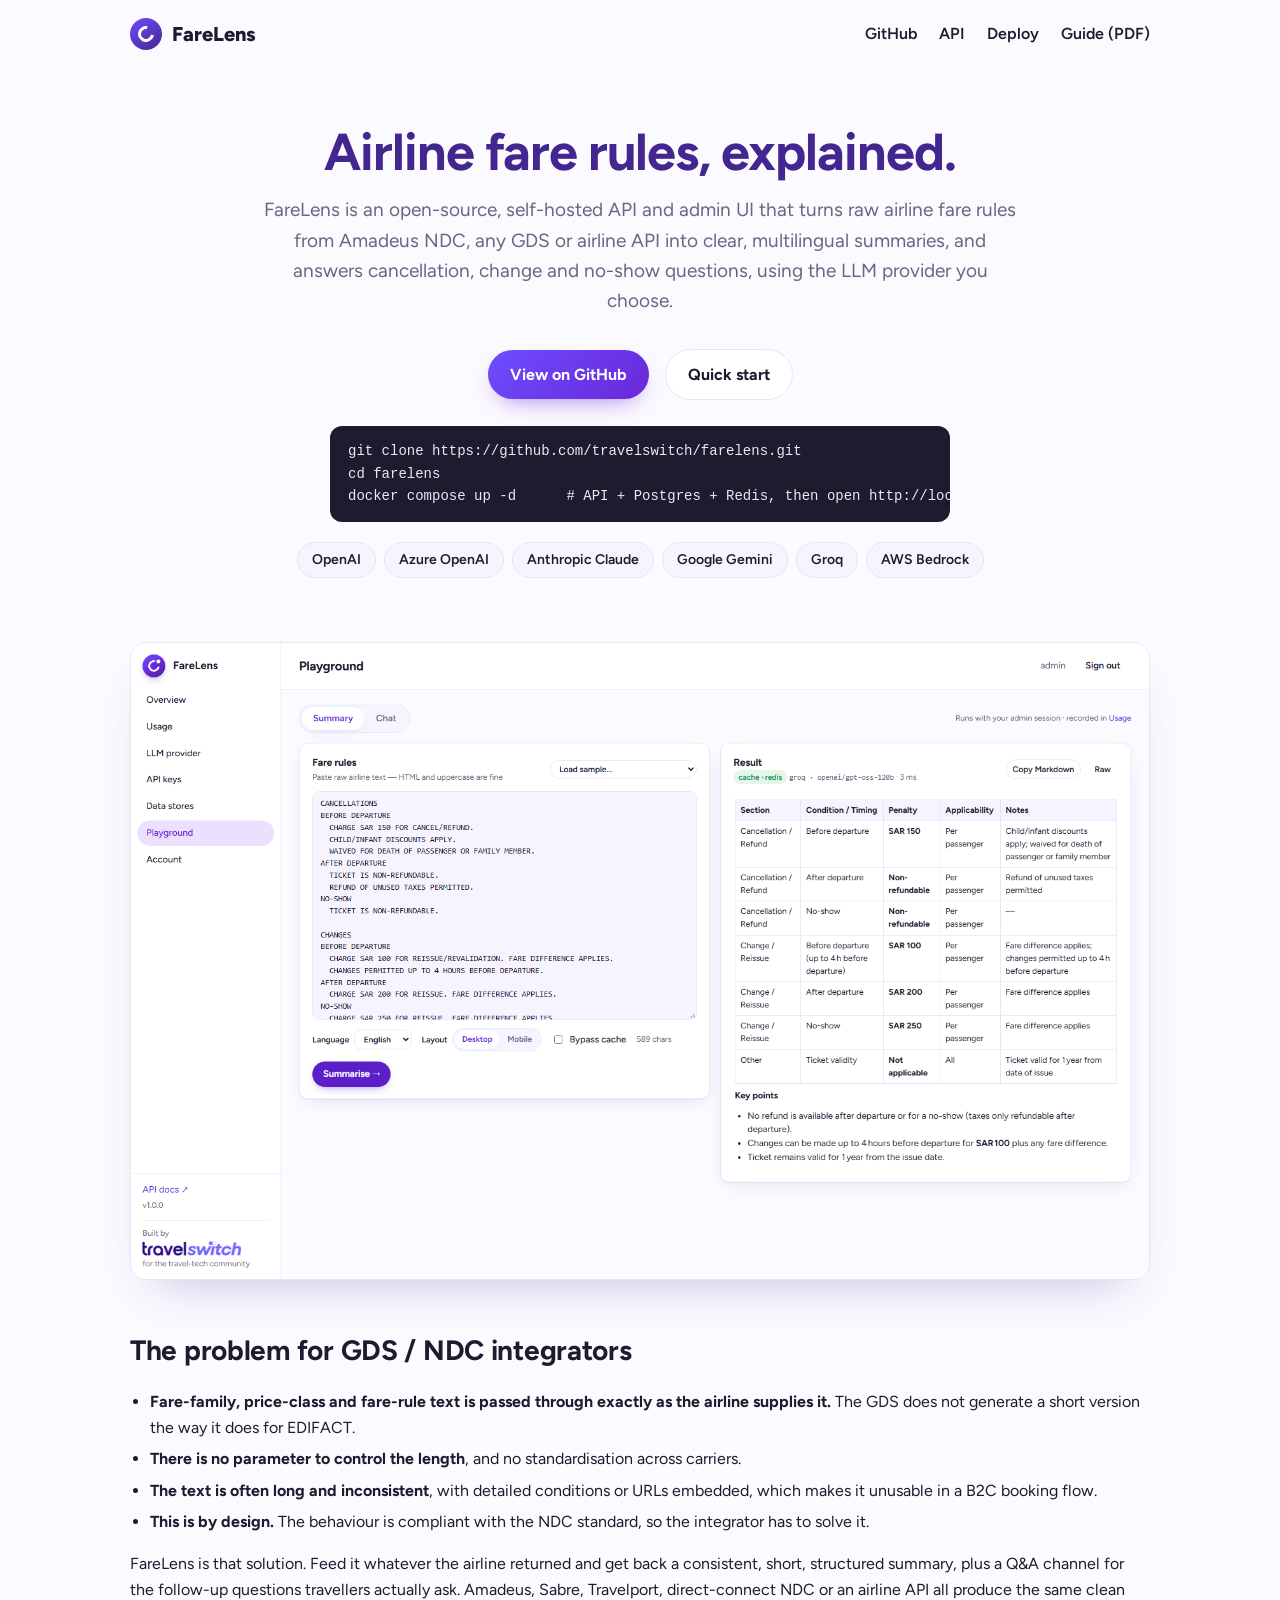
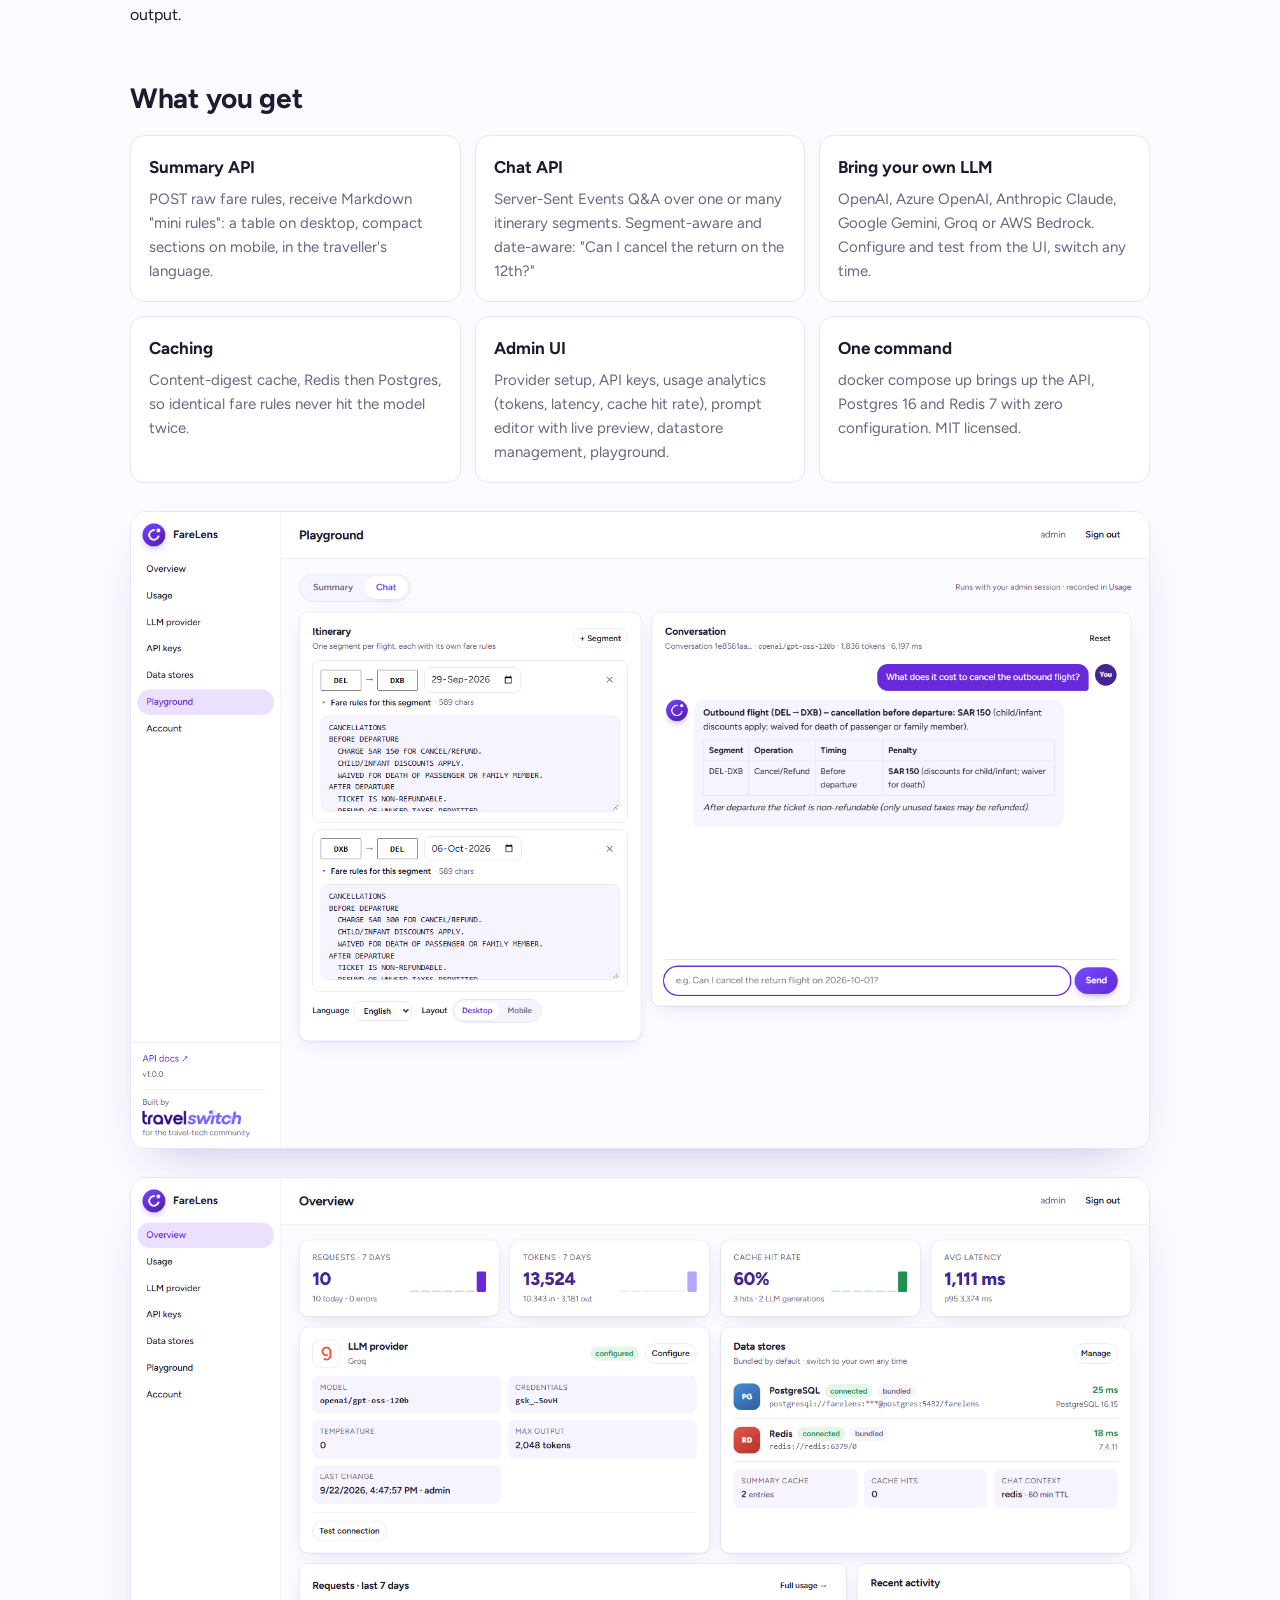
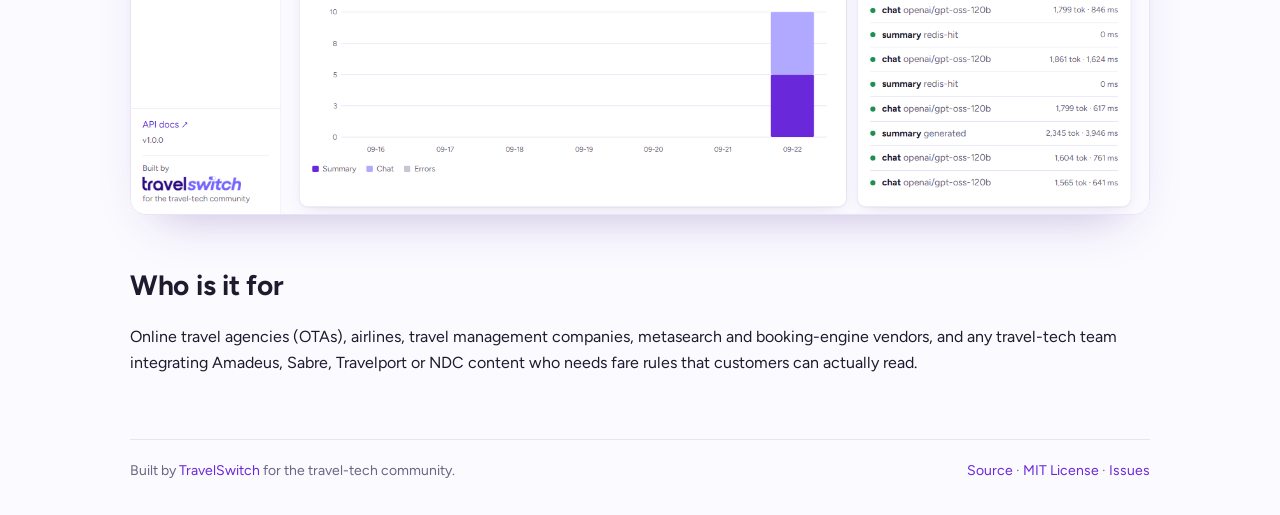
==== docs/index.html @ d13dde24 "docs: SEO landing page for GitHub Pages, meta tags, keyword-rich intro" ====
<!doctype html>
<html lang="en">
<head>
  <meta charset="utf-8" />
  <meta name="viewport" content="width=device-width, initial-scale=1" />
  <title>FareLens – Open-source airline fare rules summariser &amp; chat API (Amadeus NDC, GDS)</title>
  <meta name="description" content="FareLens is a free, open-source, self-hosted API and admin UI that turns raw airline fare rules (Amadeus NDC, GDS, EDIFACT, airline APIs) into traveller-friendly summaries and answers cancellation, change and no-show questions using your own LLM: OpenAI, Azure OpenAI, Anthropic Claude, Google Gemini, Groq or AWS Bedrock. One docker compose up." />
  <meta name="keywords" content="airline fare rules, fare rules API, fare rules summary, fare rules chat, NDC fare family description, Amadeus NDC, GDS, EDIFACT, ATPCO, cancellation penalty, change fee, no-show, refund rules, OTA, travel tech, travel technology, open source, self-hosted, LLM, FastAPI, OpenAI, Azure OpenAI, Anthropic Claude, Google Gemini, Groq, AWS Bedrock, docker compose, TravelSwitch" />
  <meta name="author" content="TravelSwitch" />
  <meta name="robots" content="index, follow, max-image-preview:large" />
  <link rel="canonical" href="https://travelswitch.github.io/farelens/" />
  <meta name="theme-color" content="#6928d9" />

  <!-- Open Graph / Facebook / LinkedIn -->
  <meta property="og:type" content="website" />
  <meta property="og:site_name" content="FareLens" />
  <meta property="og:title" content="FareLens – Airline fare rules, explained. Open-source fare-rules summariser &amp; chat API" />
  <meta property="og:description" content="Turn raw airline fare rules from Amadeus NDC or any GDS into clear, multilingual summaries and Q&amp;A with your own LLM. Self-hosted, MIT licensed, one command to run." />
  <meta property="og:url" content="https://travelswitch.github.io/farelens/" />
  <meta property="og:image" content="https://raw.githubusercontent.com/travelswitch/farelens/main/docs/screenshots/05-playground-summary.png" />
  <meta property="og:image:width" content="1600" />
  <meta property="og:image:height" content="1000" />
  <meta property="og:image:alt" content="FareLens playground showing a fare-rules summary table" />
  <meta property="og:locale" content="en_US" />

  <!-- Twitter / X -->
  <meta name="twitter:card" content="summary_large_image" />
  <meta name="twitter:title" content="FareLens – Open-source airline fare rules summariser &amp; chat API" />
  <meta name="twitter:description" content="Clear, multilingual fare-rule summaries and Q&amp;A from raw Amadeus NDC / GDS text, using OpenAI, Claude, Gemini, Groq, Azure or Bedrock. Self-hosted, MIT." />
  <meta name="twitter:image" content="https://raw.githubusercontent.com/travelswitch/farelens/main/docs/screenshots/05-playground-summary.png" />

  <link rel="icon" href="data:image/svg+xml,%3Csvg xmlns='http://www.w3.org/2000/svg' viewBox='0 0 32 32'%3E%3Cdefs%3E%3ClinearGradient id='g' x1='0' y1='0' x2='1' y2='1'%3E%3Cstop offset='0' stop-color='%236d4dff'/%3E%3Cstop offset='1' stop-color='%23442690'/%3E%3C/linearGradient%3E%3C/defs%3E%3Ccircle cx='16' cy='16' r='15' fill='url(%23g)'/%3E%3Ccircle cx='16' cy='16' r='7' fill='none' stroke='%23fff' stroke-width='3' stroke-dasharray='33 11' transform='rotate(-35 16 16)'/%3E%3Ccircle cx='23' cy='9' r='2.5' fill='%23fff'/%3E%3C/svg%3E" />
  <link rel="preconnect" href="https://fonts.googleapis.com" />
  <link rel="stylesheet" href="https://fonts.googleapis.com/css2?family=Figtree:wght@400;500;600;700;800&display=swap" />

  <script type="application/ld+json">
  {
    "@context": "https://schema.org",
    "@type": "SoftwareApplication",
    "name": "FareLens",
    "applicationCategory": "DeveloperApplication",
    "applicationSubCategory": "Travel technology / airline fare rules API",
    "operatingSystem": "Docker, Linux, Windows, macOS",
    "softwareVersion": "1.0.0",
    "license": "https://opensource.org/licenses/MIT",
    "isAccessibleForFree": true,
    "offers": { "@type": "Offer", "price": "0", "priceCurrency": "USD" },
    "url": "https://travelswitch.github.io/farelens/",
    "downloadUrl": "https://github.com/travelswitch/farelens",
    "codeRepository": "https://github.com/travelswitch/farelens",
    "programmingLanguage": "Python",
    "description": "Open-source, self-hosted API and admin UI that turns raw airline fare rules (Amadeus NDC, GDS, airline APIs) into traveller-friendly summaries and answers cancellation, change and no-show questions using the operator's own LLM (OpenAI, Azure OpenAI, Anthropic Claude, Google Gemini, Groq, AWS Bedrock).",
    "keywords": "airline fare rules, NDC, Amadeus, GDS, fare rules API, LLM, travel tech, open source",
    "author": { "@type": "Organization", "name": "TravelSwitch", "url": "https://travelswitch.com" },
    "publisher": { "@type": "Organization", "name": "TravelSwitch", "url": "https://travelswitch.com" },
    "screenshot": "https://raw.githubusercontent.com/travelswitch/farelens/main/docs/screenshots/05-playground-summary.png"
  }
  </script>

  <style>
    :root { --bg:#fbfaff; --surface:#fff; --surface-2:#f6f4ff; --border:#e8e3f5; --text:#1f1a2e; --muted:#6b6482; --primary:#6928d9; --accent:#6d4dff; --secondary:#442690; }
    * { box-sizing:border-box } html,body { margin:0 }
    body { font-family:"Figtree",system-ui,sans-serif; color:var(--text); background:var(--bg); line-height:1.6; font-size:16px }
    a { color:var(--primary); text-decoration:none } a:hover { text-decoration:underline }
    .wrap { max-width:1060px; margin:0 auto; padding:0 20px }
    header { padding:18px 0; display:flex; justify-content:space-between; align-items:center; gap:12px }
    .brand { display:flex; align-items:center; gap:10px; font-weight:800; font-size:20px; color:var(--text) }
    .mark { width:32px; height:32px; border-radius:50%; background:linear-gradient(145deg,var(--accent),var(--secondary)); position:relative }
    .mark::before { content:""; position:absolute; inset:8px; border-radius:50%; border:3px solid #fff; border-right-color:transparent; transform:rotate(-35deg) }
    nav a { margin-left:18px; font-weight:600; color:var(--text) }
    .hero { padding:56px 0 36px; text-align:center }
    .hero h1 { font-size:clamp(32px,5vw,52px); line-height:1.1; margin:0 0 14px; letter-spacing:-.02em; color:var(--secondary) }
    .hero p.lead { font-size:19px; color:var(--muted); max-width:760px; margin:0 auto 26px }
    .btn { display:inline-block; padding:12px 22px; border-radius:999px; font-weight:700; margin:6px }
    .btn-primary { background:linear-gradient(135deg,var(--accent),var(--primary)); color:#fff; box-shadow:0 10px 24px -12px rgba(105,40,217,.7) }
    .btn-ghost { border:1.5px solid var(--border); color:var(--text); background:var(--surface) }
    pre { background:#1f1a2e; color:#ece8f6; border-radius:12px; padding:14px 18px; overflow:auto; text-align:left; font-size:14px; max-width:620px; margin:20px auto }
    .shot { display:block; width:100%; border:1px solid var(--border); border-radius:16px; box-shadow:0 24px 48px -28px rgba(68,38,144,.35); margin:28px 0 }
    h2 { font-size:28px; margin:48px 0 14px; letter-spacing:-.01em }
    .grid { display:grid; grid-template-columns:repeat(auto-fit,minmax(260px,1fr)); gap:14px }
    .card { background:var(--surface); border:1px solid var(--border); border-radius:14px; padding:18px }
    .card h3 { margin:0 0 6px; font-size:17px } .card p { margin:0; color:var(--muted); font-size:15px }
    .providers { display:flex; flex-wrap:wrap; gap:8px; justify-content:center; margin-top:10px }
    .chip { background:var(--surface-2); border:1px solid var(--border); border-radius:999px; padding:6px 14px; font-weight:600; font-size:14px }
    ul.plain { padding-left:20px; color:var(--text) } ul.plain li { margin-bottom:6px }
    footer { margin:64px 0 32px; padding-top:20px; border-top:1px solid var(--border); color:var(--muted); font-size:14px; display:flex; flex-wrap:wrap; justify-content:space-between; gap:10px }
    @media (max-width:640px){ nav a{margin-left:12px} .hero{padding:36px 0 24px} }
  </style>
</head>
<body>
  <div class="wrap">
    <header>
      <a class="brand" href="./"><span class="mark" aria-hidden="true"></span>FareLens</a>
      <nav>
        <a href="https://github.com/travelswitch/farelens">GitHub</a>
        <a href="https://github.com/travelswitch/farelens#api">API</a>
        <a href="https://github.com/travelswitch/farelens/blob/main/docs/deployment.md">Deploy</a>
        <a href="https://github.com/travelswitch/farelens/raw/main/docs/FareLens.pdf">Guide (PDF)</a>
      </nav>
    </header>

    <section class="hero">
      <h1>Airline fare rules, explained.</h1>
      <p class="lead">FareLens is an open-source, self-hosted API and admin UI that turns raw airline fare rules from Amadeus NDC, any GDS or airline API into clear, multilingual summaries, and answers cancellation, change and no-show questions, using the LLM provider you choose.</p>
      <a class="btn btn-primary" href="https://github.com/travelswitch/farelens">View on GitHub</a>
      <a class="btn btn-ghost" href="https://github.com/travelswitch/farelens#quick-start">Quick start</a>
      <pre><code>git clone https://github.com/travelswitch/farelens.git
cd farelens
docker compose up -d      # API + Postgres + Redis, then open http://localhost:8000</code></pre>
      <div class="providers">
        <span class="chip">OpenAI</span><span class="chip">Azure OpenAI</span><span class="chip">Anthropic Claude</span><span class="chip">Google Gemini</span><span class="chip">Groq</span><span class="chip">AWS Bedrock</span>
      </div>
    </section>

    <img class="shot" src="screenshots/05-playground-summary.png" alt="FareLens playground: raw airline fare rules on the left, generated summary table with cancellation, change and no-show penalties on the right" loading="eager" />

    <h2>The problem for GDS / NDC integrators</h2>
    <ul class="plain">
      <li><strong>Fare-family, price-class and fare-rule text is passed through exactly as the airline supplies it.</strong> The GDS does not generate a short version the way it does for EDIFACT.</li>
      <li><strong>There is no parameter to control the length</strong>, and no standardisation across carriers.</li>
      <li><strong>The text is often long and inconsistent</strong>, with detailed conditions or URLs embedded, which makes it unusable in a B2C booking flow.</li>
      <li><strong>This is by design.</strong> The behaviour is compliant with the NDC standard, so the integrator has to solve it.</li>
    </ul>
    <p>FareLens is that solution. Feed it whatever the airline returned and get back a consistent, short, structured summary, plus a Q&amp;A channel for the follow-up questions travellers actually ask. Amadeus, Sabre, Travelport, direct-connect NDC or an airline API all produce the same clean output.</p>

    <h2>What you get</h2>
    <div class="grid">
      <div class="card"><h3>Summary API</h3><p>POST raw fare rules, receive Markdown "mini rules": a table on desktop, compact sections on mobile, in the traveller's language.</p></div>
      <div class="card"><h3>Chat API</h3><p>Server-Sent Events Q&amp;A over one or many itinerary segments. Segment-aware and date-aware: "Can I cancel the return on the 12th?"</p></div>
      <div class="card"><h3>Bring your own LLM</h3><p>OpenAI, Azure OpenAI, Anthropic Claude, Google Gemini, Groq or AWS Bedrock. Configure and test from the UI, switch any time.</p></div>
      <div class="card"><h3>Caching</h3><p>Content-digest cache, Redis then Postgres, so identical fare rules never hit the model twice.</p></div>
      <div class="card"><h3>Admin UI</h3><p>Provider setup, API keys, usage analytics (tokens, latency, cache hit rate), prompt editor with live preview, datastore management, playground.</p></div>
      <div class="card"><h3>One command</h3><p>docker compose up brings up the API, Postgres 16 and Redis 7 with zero configuration. MIT licensed.</p></div>
    </div>

    <img class="shot" src="screenshots/06-playground-chat.png" alt="FareLens chat: multi-segment itinerary with streaming answers about cancellation fees per flight" loading="lazy" />
    <img class="shot" src="screenshots/02-overview.png" alt="FareLens admin overview dashboard with usage tiles, LLM provider status and datastore health" loading="lazy" />

    <h2>Who is it for</h2>
    <p>Online travel agencies (OTAs), airlines, travel management companies, metasearch and booking-engine vendors, and any travel-tech team integrating Amadeus, Sabre, Travelport or NDC content who needs fare rules that customers can actually read.</p>

    <footer>
      <span>Built by <a href="https://travelswitch.com">TravelSwitch</a> for the travel-tech community.</span>
      <span><a href="https://github.com/travelswitch/farelens">Source</a> · <a href="https://github.com/travelswitch/farelens/blob/main/LICENSE">MIT License</a> · <a href="https://github.com/travelswitch/farelens/issues">Issues</a></span>
    </footer>
  </div>
</body>
</html>
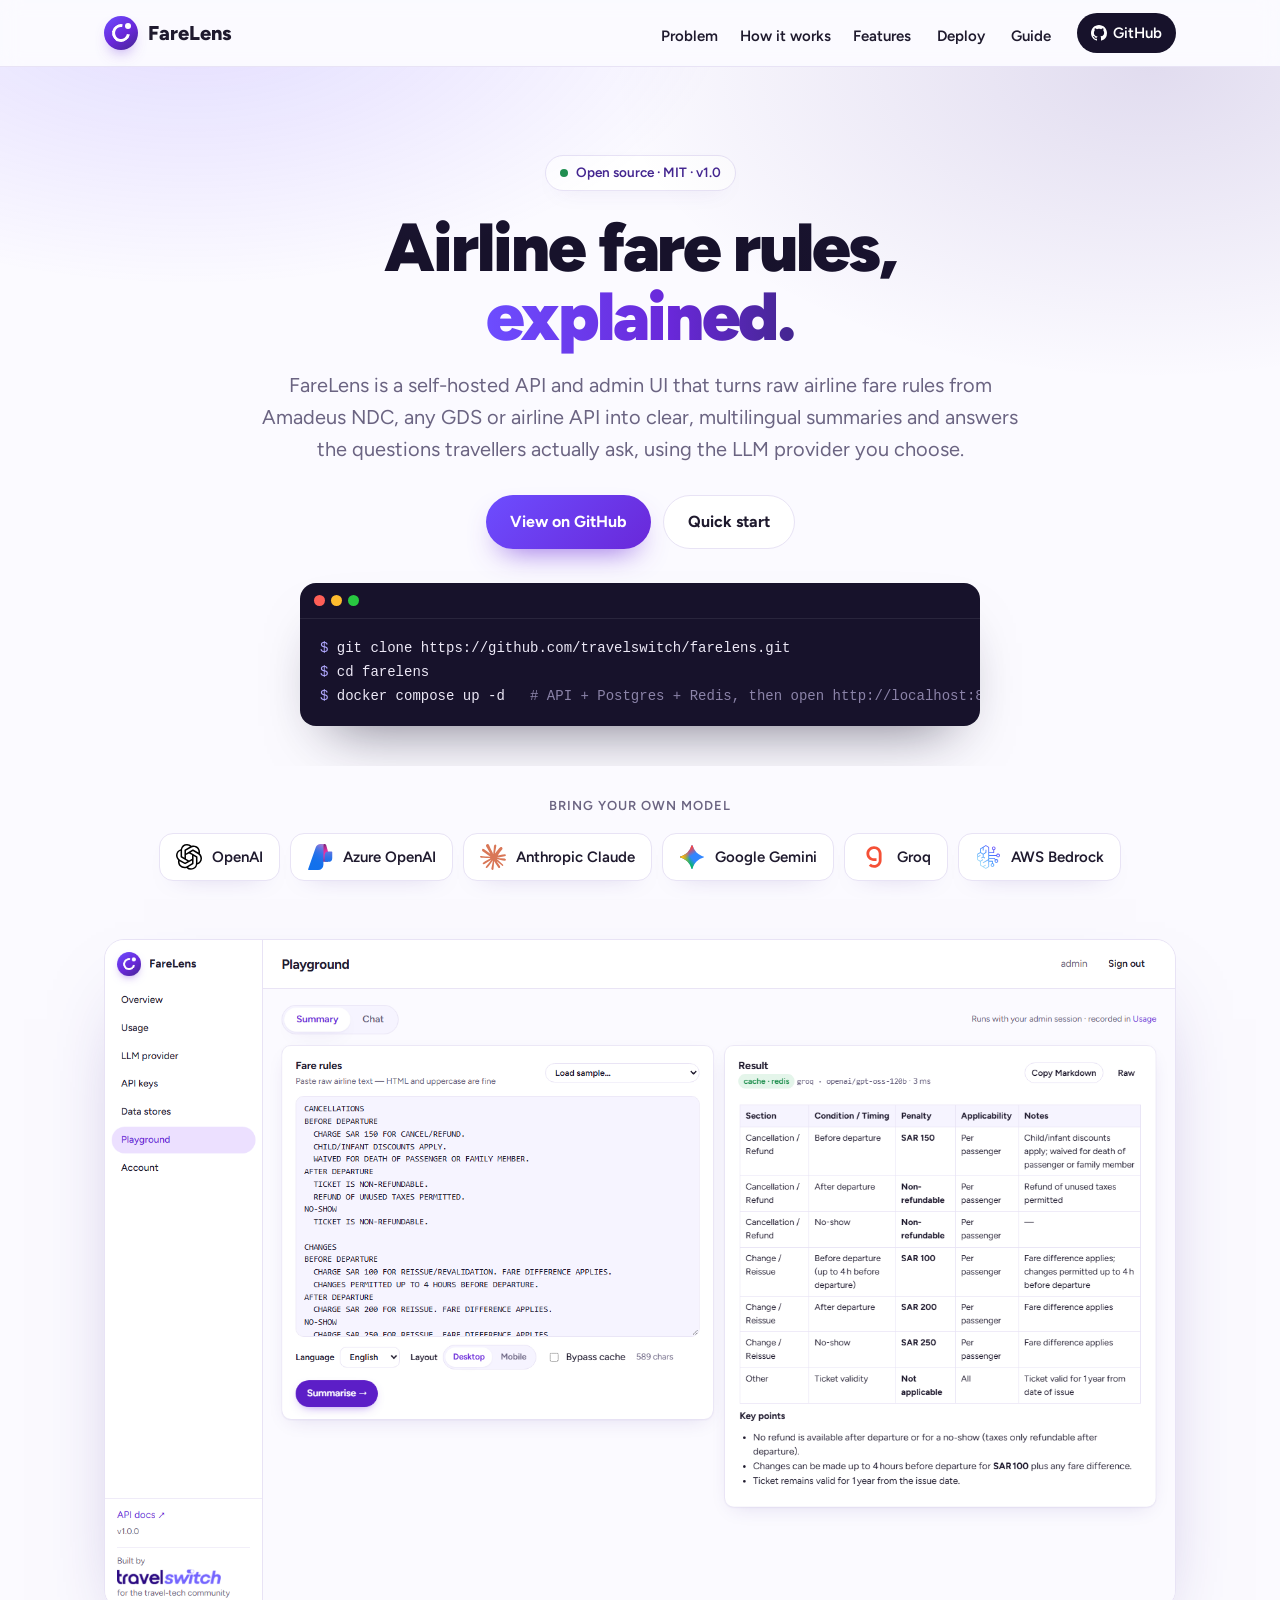
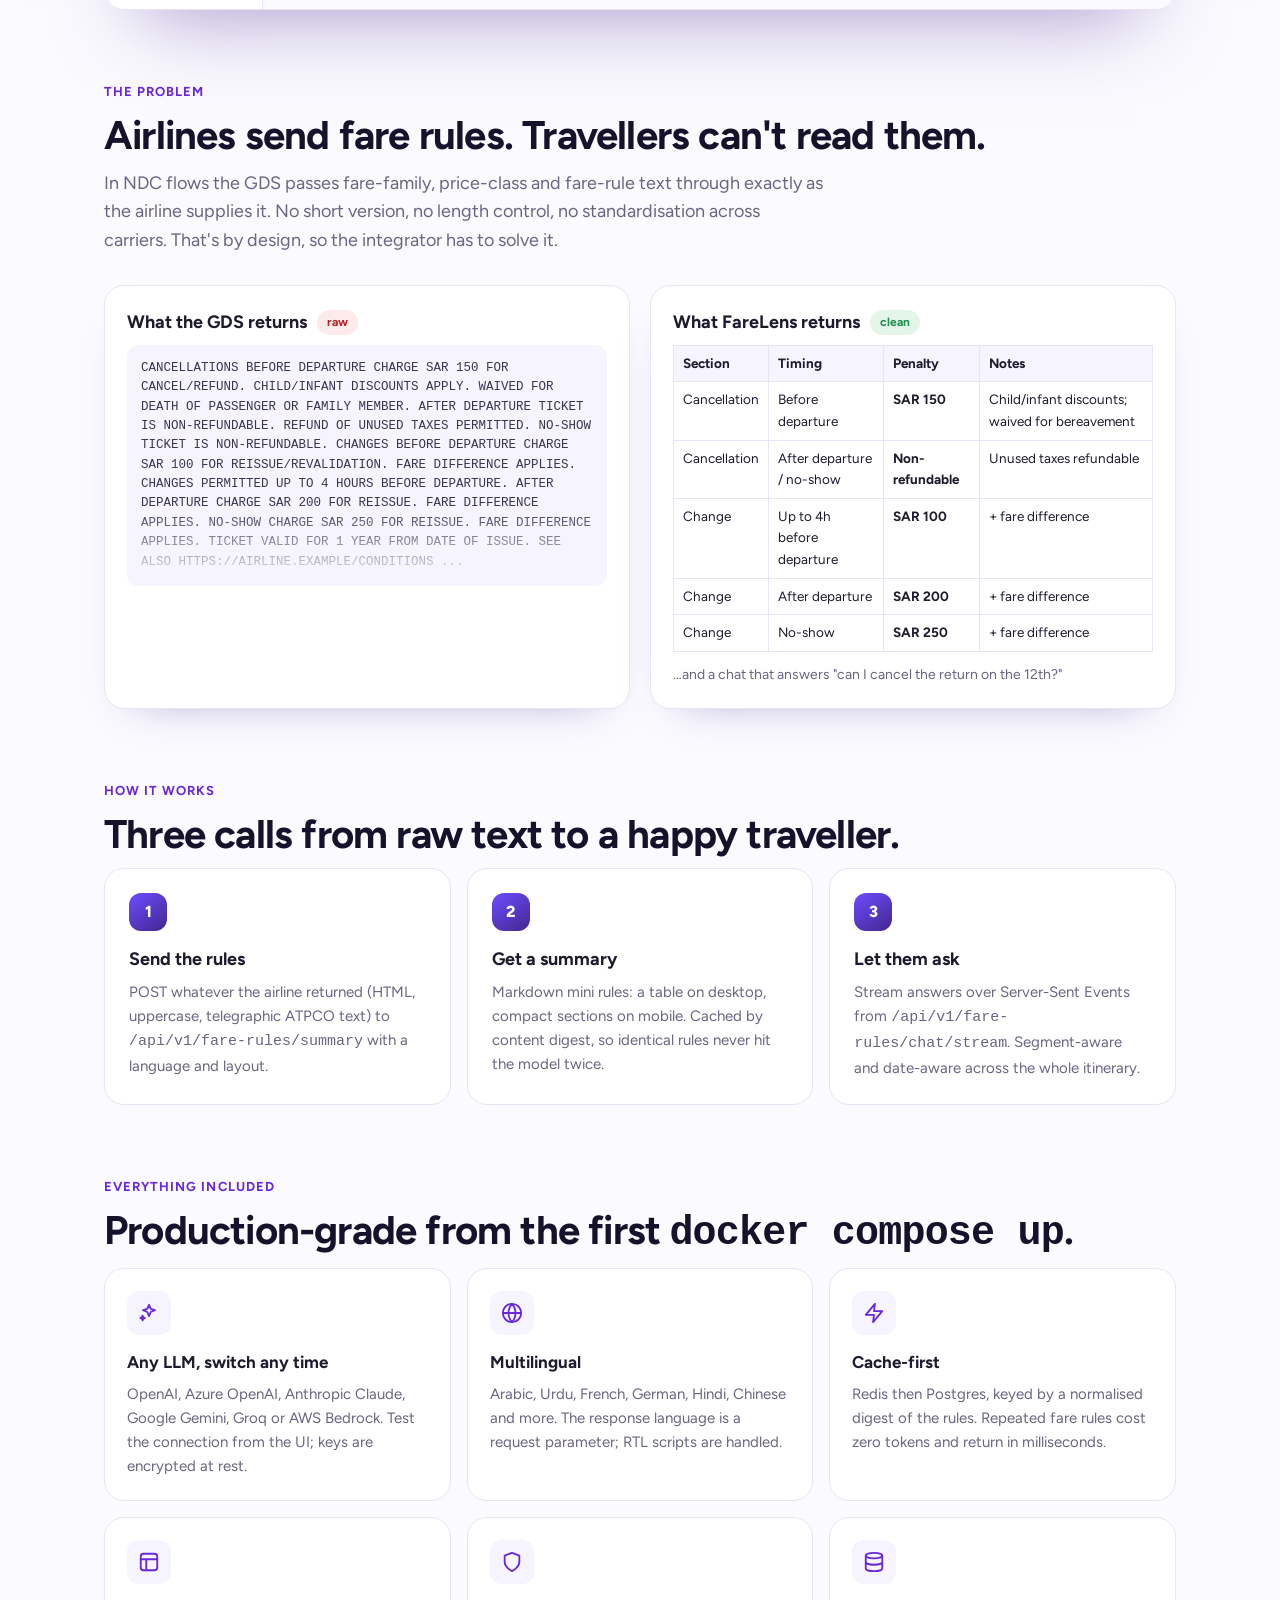
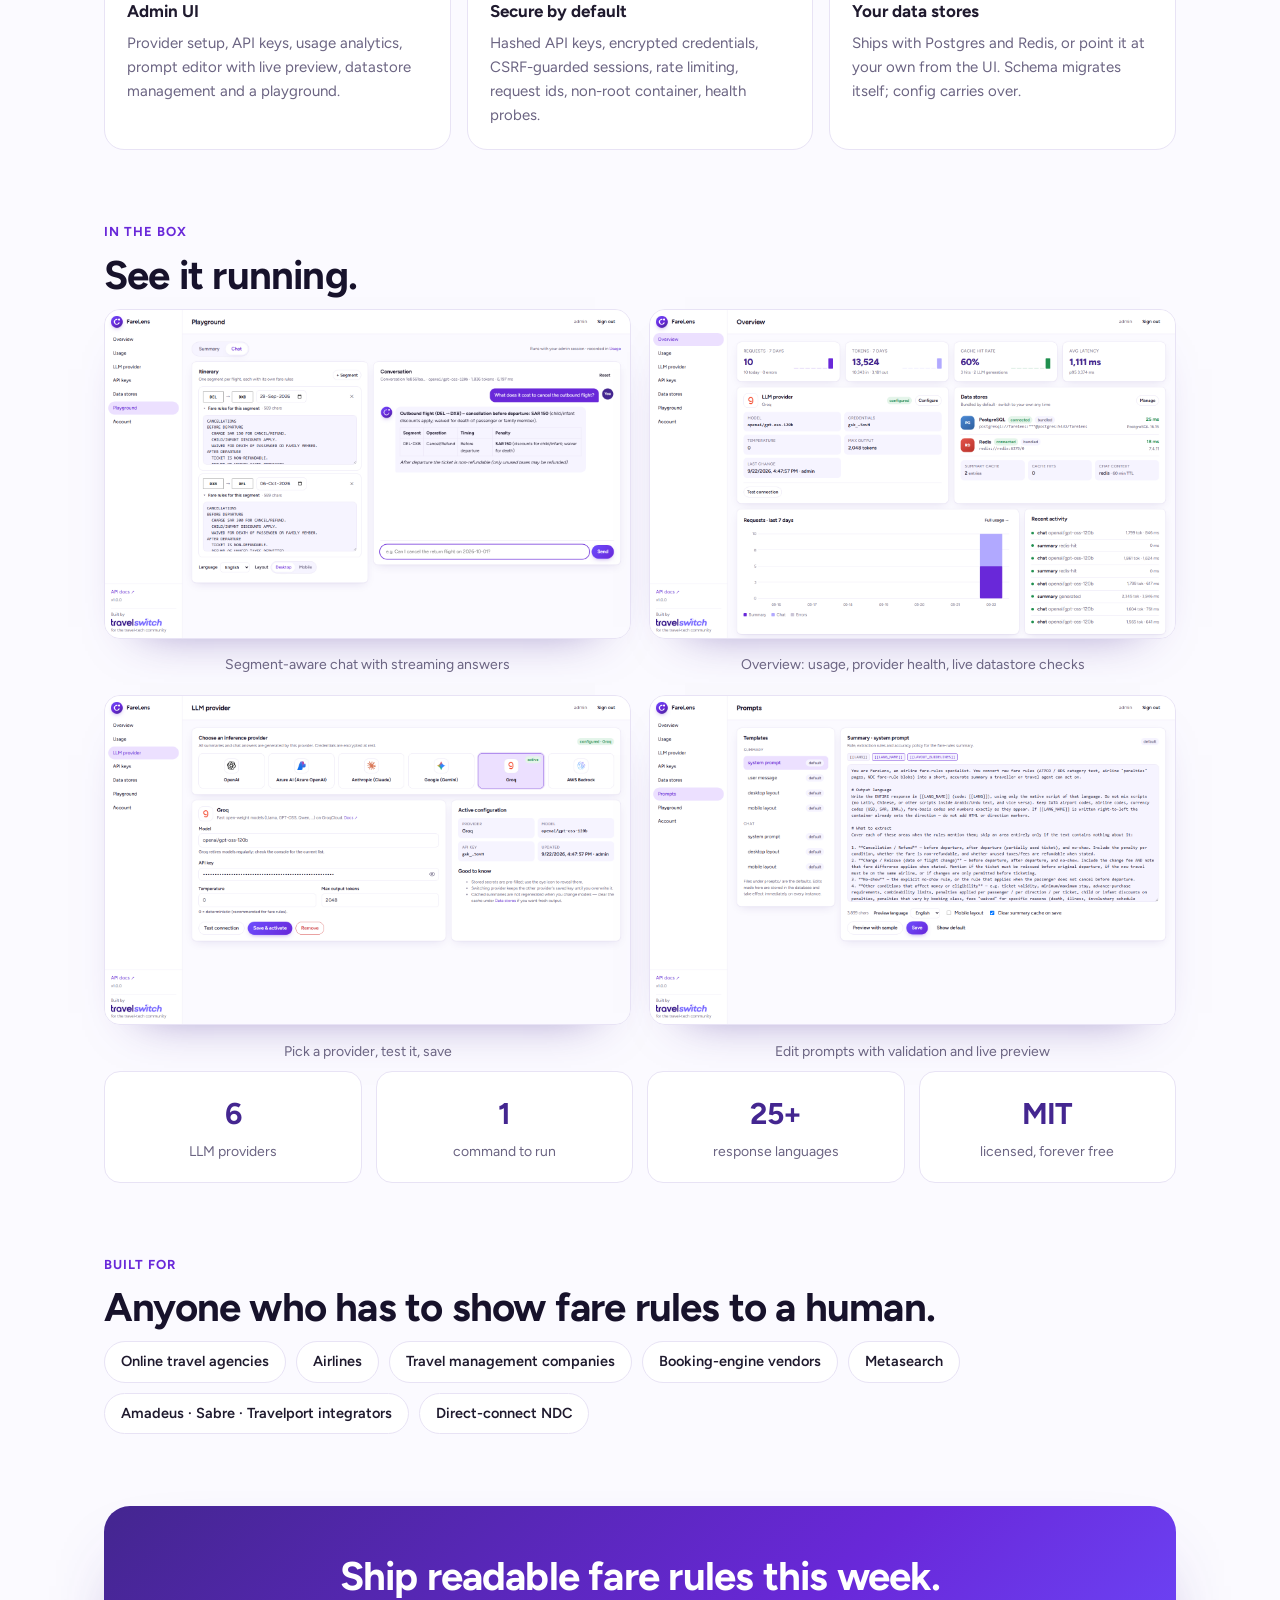
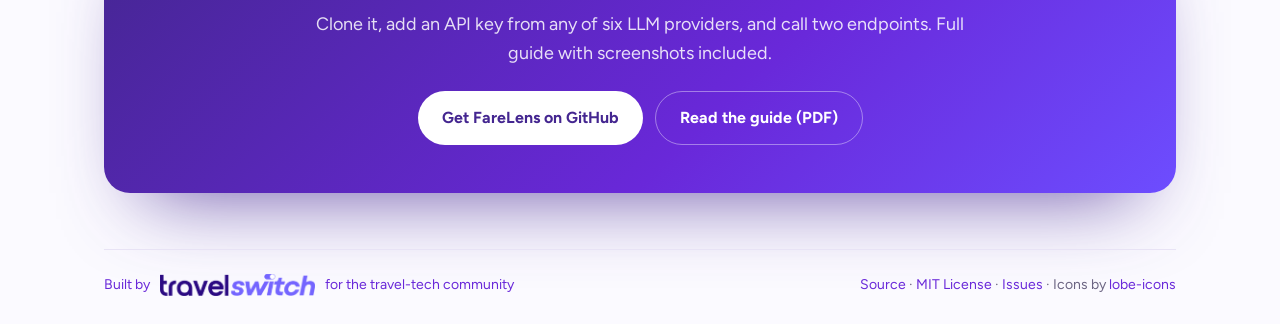
==== commit e30249d4: "docs: redesigned landing page with provider logos, before/after and feature sections" ====
--- a/docs/index.html
+++ b/docs/index.html
@@ -10,8 +10,6 @@
   <meta name="robots" content="index, follow, max-image-preview:large" />
   <link rel="canonical" href="https://travelswitch.github.io/farelens/" />
   <meta name="theme-color" content="#6928d9" />
-
-  <!-- Open Graph / Facebook / LinkedIn -->
   <meta property="og:type" content="website" />
   <meta property="og:site_name" content="FareLens" />
   <meta property="og:title" content="FareLens – Airline fare rules, explained. Open-source fare-rules summariser &amp; chat API" />
@@ -22,127 +20,189 @@
   <meta property="og:image:height" content="1000" />
   <meta property="og:image:alt" content="FareLens playground showing a fare-rules summary table" />
   <meta property="og:locale" content="en_US" />
-
-  <!-- Twitter / X -->
   <meta name="twitter:card" content="summary_large_image" />
   <meta name="twitter:title" content="FareLens – Open-source airline fare rules summariser &amp; chat API" />
   <meta name="twitter:description" content="Clear, multilingual fare-rule summaries and Q&amp;A from raw Amadeus NDC / GDS text, using OpenAI, Claude, Gemini, Groq, Azure or Bedrock. Self-hosted, MIT." />
   <meta name="twitter:image" content="https://raw.githubusercontent.com/travelswitch/farelens/main/docs/screenshots/05-playground-summary.png" />
-
   <link rel="icon" href="data:image/svg+xml,%3Csvg xmlns='http://www.w3.org/2000/svg' viewBox='0 0 32 32'%3E%3Cdefs%3E%3ClinearGradient id='g' x1='0' y1='0' x2='1' y2='1'%3E%3Cstop offset='0' stop-color='%236d4dff'/%3E%3Cstop offset='1' stop-color='%23442690'/%3E%3C/linearGradient%3E%3C/defs%3E%3Ccircle cx='16' cy='16' r='15' fill='url(%23g)'/%3E%3Ccircle cx='16' cy='16' r='7' fill='none' stroke='%23fff' stroke-width='3' stroke-dasharray='33 11' transform='rotate(-35 16 16)'/%3E%3Ccircle cx='23' cy='9' r='2.5' fill='%23fff'/%3E%3C/svg%3E" />
   <link rel="preconnect" href="https://fonts.googleapis.com" />
-  <link rel="stylesheet" href="https://fonts.googleapis.com/css2?family=Figtree:wght@400;500;600;700;800&display=swap" />
-
+  <link rel="preconnect" href="https://fonts.gstatic.com" crossorigin />
+  <link rel="stylesheet" href="https://fonts.googleapis.com/css2?family=Figtree:wght@400;500;600;700;800;900&display=swap" />
   <script type="application/ld+json">
-  {
-    "@context": "https://schema.org",
-    "@type": "SoftwareApplication",
-    "name": "FareLens",
-    "applicationCategory": "DeveloperApplication",
-    "applicationSubCategory": "Travel technology / airline fare rules API",
-    "operatingSystem": "Docker, Linux, Windows, macOS",
-    "softwareVersion": "1.0.0",
-    "license": "https://opensource.org/licenses/MIT",
-    "isAccessibleForFree": true,
-    "offers": { "@type": "Offer", "price": "0", "priceCurrency": "USD" },
-    "url": "https://travelswitch.github.io/farelens/",
-    "downloadUrl": "https://github.com/travelswitch/farelens",
-    "codeRepository": "https://github.com/travelswitch/farelens",
-    "programmingLanguage": "Python",
-    "description": "Open-source, self-hosted API and admin UI that turns raw airline fare rules (Amadeus NDC, GDS, airline APIs) into traveller-friendly summaries and answers cancellation, change and no-show questions using the operator's own LLM (OpenAI, Azure OpenAI, Anthropic Claude, Google Gemini, Groq, AWS Bedrock).",
-    "keywords": "airline fare rules, NDC, Amadeus, GDS, fare rules API, LLM, travel tech, open source",
-    "author": { "@type": "Organization", "name": "TravelSwitch", "url": "https://travelswitch.com" },
-    "publisher": { "@type": "Organization", "name": "TravelSwitch", "url": "https://travelswitch.com" },
-    "screenshot": "https://raw.githubusercontent.com/travelswitch/farelens/main/docs/screenshots/05-playground-summary.png"
-  }
+  {"@context":"https://schema.org","@type":"SoftwareApplication","name":"FareLens","applicationCategory":"DeveloperApplication","applicationSubCategory":"Travel technology / airline fare rules API","operatingSystem":"Docker, Linux, Windows, macOS","softwareVersion":"1.0.0","license":"https://opensource.org/licenses/MIT","isAccessibleForFree":true,"offers":{"@type":"Offer","price":"0","priceCurrency":"USD"},"url":"https://travelswitch.github.io/farelens/","downloadUrl":"https://github.com/travelswitch/farelens","codeRepository":"https://github.com/travelswitch/farelens","programmingLanguage":"Python","description":"Open-source, self-hosted API and admin UI that turns raw airline fare rules (Amadeus NDC, GDS, airline APIs) into traveller-friendly summaries and answers cancellation, change and no-show questions using the operator's own LLM (OpenAI, Azure OpenAI, Anthropic Claude, Google Gemini, Groq, AWS Bedrock).","keywords":"airline fare rules, NDC, Amadeus, GDS, fare rules API, LLM, travel tech, open source","author":{"@type":"Organization","name":"TravelSwitch","url":"https://travelswitch.com"},"publisher":{"@type":"Organization","name":"TravelSwitch","url":"https://travelswitch.com"},"screenshot":"https://raw.githubusercontent.com/travelswitch/farelens/main/docs/screenshots/05-playground-summary.png"}
   </script>
-
   <style>
-    :root { --bg:#fbfaff; --surface:#fff; --surface-2:#f6f4ff; --border:#e8e3f5; --text:#1f1a2e; --muted:#6b6482; --primary:#6928d9; --accent:#6d4dff; --secondary:#442690; }
-    * { box-sizing:border-box } html,body { margin:0 }
-    body { font-family:"Figtree",system-ui,sans-serif; color:var(--text); background:var(--bg); line-height:1.6; font-size:16px }
-    a { color:var(--primary); text-decoration:none } a:hover { text-decoration:underline }
-    .wrap { max-width:1060px; margin:0 auto; padding:0 20px }
-    header { padding:18px 0; display:flex; justify-content:space-between; align-items:center; gap:12px }
-    .brand { display:flex; align-items:center; gap:10px; font-weight:800; font-size:20px; color:var(--text) }
-    .mark { width:32px; height:32px; border-radius:50%; background:linear-gradient(145deg,var(--accent),var(--secondary)); position:relative }
-    .mark::before { content:""; position:absolute; inset:8px; border-radius:50%; border:3px solid #fff; border-right-color:transparent; transform:rotate(-35deg) }
-    nav a { margin-left:18px; font-weight:600; color:var(--text) }
-    .hero { padding:56px 0 36px; text-align:center }
-    .hero h1 { font-size:clamp(32px,5vw,52px); line-height:1.1; margin:0 0 14px; letter-spacing:-.02em; color:var(--secondary) }
-    .hero p.lead { font-size:19px; color:var(--muted); max-width:760px; margin:0 auto 26px }
-    .btn { display:inline-block; padding:12px 22px; border-radius:999px; font-weight:700; margin:6px }
-    .btn-primary { background:linear-gradient(135deg,var(--accent),var(--primary)); color:#fff; box-shadow:0 10px 24px -12px rgba(105,40,217,.7) }
-    .btn-ghost { border:1.5px solid var(--border); color:var(--text); background:var(--surface) }
-    pre { background:#1f1a2e; color:#ece8f6; border-radius:12px; padding:14px 18px; overflow:auto; text-align:left; font-size:14px; max-width:620px; margin:20px auto }
-    .shot { display:block; width:100%; border:1px solid var(--border); border-radius:16px; box-shadow:0 24px 48px -28px rgba(68,38,144,.35); margin:28px 0 }
-    h2 { font-size:28px; margin:48px 0 14px; letter-spacing:-.01em }
-    .grid { display:grid; grid-template-columns:repeat(auto-fit,minmax(260px,1fr)); gap:14px }
-    .card { background:var(--surface); border:1px solid var(--border); border-radius:14px; padding:18px }
-    .card h3 { margin:0 0 6px; font-size:17px } .card p { margin:0; color:var(--muted); font-size:15px }
-    .providers { display:flex; flex-wrap:wrap; gap:8px; justify-content:center; margin-top:10px }
-    .chip { background:var(--surface-2); border:1px solid var(--border); border-radius:999px; padding:6px 14px; font-weight:600; font-size:14px }
-    ul.plain { padding-left:20px; color:var(--text) } ul.plain li { margin-bottom:6px }
-    footer { margin:64px 0 32px; padding-top:20px; border-top:1px solid var(--border); color:var(--muted); font-size:14px; display:flex; flex-wrap:wrap; justify-content:space-between; gap:10px }
-    @media (max-width:640px){ nav a{margin-left:12px} .hero{padding:36px 0 24px} }
+    :root{--bg:#fbfaff;--surface:#fff;--surface-2:#f6f4ff;--border:#e8e3f5;--text:#1f1a2e;--muted:#6b6482;--primary:#6928d9;--accent:#6d4dff;--secondary:#442690;--ink:#17122b;--radius:20px}
+    *{box-sizing:border-box}html{scroll-behavior:smooth}body{margin:0;font-family:"Figtree",system-ui,-apple-system,"Segoe UI",sans-serif;color:var(--text);background:var(--bg);line-height:1.6;font-size:16px;-webkit-font-smoothing:antialiased}
+    a{color:var(--primary);text-decoration:none}a:hover{text-decoration:underline}
+    .wrap{max-width:1120px;margin:0 auto;padding:0 24px}
+    /* nav */
+    .nav{position:sticky;top:0;z-index:10;backdrop-filter:blur(10px);background:rgba(251,250,255,.82);border-bottom:1px solid var(--border)}
+    .nav .wrap{display:flex;align-items:center;justify-content:space-between;height:66px}
+    .brand{display:flex;align-items:center;gap:10px;font-weight:800;font-size:20px;color:var(--text)}.brand:hover{text-decoration:none}
+    .mark{width:34px;height:34px;border-radius:50%;background:linear-gradient(145deg,var(--accent),var(--primary) 55%,var(--secondary));position:relative;box-shadow:0 8px 16px -8px rgba(105,40,217,.7)}
+    .mark::before{content:"";position:absolute;inset:8px;border-radius:50%;border:3px solid #fff;border-right-color:transparent;transform:rotate(-35deg)}.mark::after{content:"";position:absolute;width:6px;height:6px;border-radius:50%;background:#fff;right:7px;top:7px}
+    .links a{margin-left:22px;font-weight:600;color:var(--text);font-size:15px}.links .gh{display:inline-flex;align-items:center;gap:6px;padding:8px 14px;border-radius:999px;background:var(--ink);color:#fff}.links .gh:hover{text-decoration:none;background:var(--secondary)}
+    /* hero */
+    .hero{position:relative;overflow:hidden;padding:88px 0 40px;text-align:center}
+    .hero::before{content:"";position:absolute;inset:0;background:radial-gradient(900px 480px at 15% -10%,rgba(109,77,255,.18),transparent 60%),radial-gradient(900px 520px at 90% 0%,rgba(68,38,144,.14),transparent 60%);pointer-events:none}
+    .badge{display:inline-flex;align-items:center;gap:8px;background:#fff;border:1px solid var(--border);border-radius:999px;padding:6px 14px;font-weight:600;font-size:13.5px;color:var(--secondary);box-shadow:0 8px 24px -16px rgba(68,38,144,.4)}
+    .badge i{width:8px;height:8px;border-radius:50%;background:#1f8f4e;display:inline-block}
+    h1{font-size:clamp(38px,6vw,68px);line-height:1.02;margin:22px 0 18px;letter-spacing:-.03em;font-weight:900;color:var(--ink)}
+    h1 span{background:linear-gradient(90deg,var(--accent),var(--primary) 60%,var(--secondary));-webkit-background-clip:text;background-clip:text;color:transparent}
+    .lead{font-size:20px;color:var(--muted);max-width:780px;margin:0 auto 30px}
+    .cta{display:flex;gap:12px;justify-content:center;flex-wrap:wrap}
+    .btn{display:inline-flex;align-items:center;gap:8px;padding:13px 24px;border-radius:999px;font-weight:700;font-size:16px;transition:transform .15s,box-shadow .15s}.btn:hover{text-decoration:none;transform:translateY(-1px)}
+    .btn-primary{background:linear-gradient(135deg,var(--accent),var(--primary));color:#fff;box-shadow:0 14px 30px -14px rgba(105,40,217,.8)}
+    .btn-ghost{border:1.5px solid var(--border);color:var(--text);background:#fff}
+    .term{margin:34px auto 0;max-width:680px;background:var(--ink);border-radius:16px;box-shadow:0 30px 60px -30px rgba(23,18,43,.6);text-align:left;overflow:hidden}
+    .term-bar{display:flex;gap:6px;padding:12px 14px;border-bottom:1px solid rgba(255,255,255,.08)}.term-bar i{width:11px;height:11px;border-radius:50%;background:#3b3550}.term-bar i:first-child{background:#ff5f57}.term-bar i:nth-child(2){background:#febc2e}.term-bar i:nth-child(3){background:#28c840}
+    .term pre{margin:0;padding:18px 20px;color:#ece8f6;font:14px/1.7 ui-monospace,SFMono-Regular,Menlo,Consolas,monospace;overflow:auto}.term .c{color:#8b83a8}.term .p{color:#b1a9ff}
+    /* providers */
+    .providers{padding:30px 0 10px;text-align:center}.providers p{color:var(--muted);font-weight:600;font-size:13px;letter-spacing:.08em;text-transform:uppercase;margin:0 0 16px}
+    .logos{display:flex;flex-wrap:wrap;justify-content:center;gap:10px}
+    .logo{display:inline-flex;align-items:center;gap:10px;background:#fff;border:1px solid var(--border);border-radius:14px;padding:10px 16px;font-weight:600;font-size:15px;box-shadow:0 10px 24px -20px rgba(68,38,144,.5)}.logo img,.logo svg{width:26px;height:26px}
+    /* showcase */
+    .showcase{margin:48px auto 0;position:relative}
+    .showcase img{display:block;width:100%;border:1px solid var(--border);border-radius:var(--radius);box-shadow:0 40px 80px -40px rgba(68,38,144,.5)}
+    /* sections */
+    section{padding:72px 0 0}h2{font-size:clamp(28px,3.6vw,40px);line-height:1.1;letter-spacing:-.02em;margin:0 0 12px;color:var(--ink)}.sub{color:var(--muted);font-size:18px;max-width:720px;margin:0 0 30px}
+    .eyebrow{color:var(--primary);font-weight:700;letter-spacing:.08em;text-transform:uppercase;font-size:13px;margin:0 0 10px}
+    .split{display:grid;grid-template-columns:1fr 1fr;gap:20px;align-items:stretch}
+    .panel{background:#fff;border:1px solid var(--border);border-radius:var(--radius);padding:22px;box-shadow:0 20px 40px -32px rgba(68,38,144,.5)}
+    .panel h3{margin:0 0 8px;font-size:18px;display:flex;align-items:center;gap:10px}
+    .tag{font-size:12px;font-weight:700;padding:3px 10px;border-radius:999px}.tag-bad{background:#fdeaea;color:#b42323}.tag-good{background:#e4f5ea;color:#1f8f4e}
+    .raw{font:12.5px/1.55 ui-monospace,Menlo,Consolas,monospace;background:var(--surface-2);border-radius:12px;padding:14px;color:#3b3550;white-space:pre-wrap;word-break:break-word;max-height:270px;overflow:hidden;position:relative}
+    .raw::after{content:"";position:absolute;left:0;right:0;bottom:0;height:80px;background:linear-gradient(transparent,var(--surface-2))}
+    table.mini{width:100%;border-collapse:collapse;font-size:13.5px}.mini th,.mini td{border:1px solid var(--border);padding:7px 9px;text-align:left;vertical-align:top}.mini th{background:var(--surface-2)}
+    .steps{display:grid;grid-template-columns:repeat(3,1fr);gap:16px;counter-reset:s}
+    .step{background:#fff;border:1px solid var(--border);border-radius:var(--radius);padding:24px;position:relative}
+    .step .n{width:38px;height:38px;border-radius:12px;display:grid;place-items:center;background:linear-gradient(145deg,var(--accent),var(--secondary));color:#fff;font-weight:800;margin-bottom:14px}
+    .step h3{margin:0 0 6px;font-size:18px}.step p{margin:0;color:var(--muted);font-size:15px}
+    .features{display:grid;grid-template-columns:repeat(3,1fr);gap:16px}
+    .feat{background:#fff;border:1px solid var(--border);border-radius:var(--radius);padding:22px;transition:transform .15s,box-shadow .15s}.feat:hover{transform:translateY(-2px);box-shadow:0 24px 40px -30px rgba(68,38,144,.6)}
+    .feat .ic{width:44px;height:44px;border-radius:12px;background:var(--surface-2);display:grid;place-items:center;margin-bottom:14px;color:var(--primary)}.feat .ic svg{width:22px;height:22px}
+    .feat h3{margin:0 0 6px;font-size:17px}.feat p{margin:0;color:var(--muted);font-size:15px}
+    .gallery{display:grid;grid-template-columns:1fr 1fr;gap:18px}.gallery figure{margin:0}.gallery img{width:100%;border:1px solid var(--border);border-radius:16px;box-shadow:0 24px 48px -36px rgba(68,38,144,.6)}.gallery figcaption{color:var(--muted);font-size:14px;margin-top:8px;text-align:center}
+    .stats{display:grid;grid-template-columns:repeat(4,1fr);gap:14px;margin-top:8px}.stat{background:#fff;border:1px solid var(--border);border-radius:16px;padding:18px;text-align:center}.stat b{display:block;font-size:30px;color:var(--secondary);letter-spacing:-.02em}.stat span{color:var(--muted);font-size:14px}
+    .aud{display:flex;flex-wrap:wrap;gap:10px}.aud span{background:#fff;border:1px solid var(--border);border-radius:999px;padding:8px 16px;font-weight:600;font-size:14.5px}
+    .banner{margin-top:72px;background:linear-gradient(135deg,var(--secondary),var(--primary) 60%,var(--accent));border-radius:26px;padding:48px 32px;text-align:center;color:#fff;box-shadow:0 40px 80px -40px rgba(68,38,144,.8)}
+    .banner h2{color:#fff}.banner p{color:rgba(255,255,255,.85);font-size:18px;max-width:680px;margin:0 auto 24px}.banner .btn-primary{background:#fff;color:var(--secondary);box-shadow:none}.banner .btn-ghost{border-color:rgba(255,255,255,.4);color:#fff;background:transparent}
+    footer{margin:56px 0 36px;padding-top:24px;border-top:1px solid var(--border);display:flex;flex-wrap:wrap;justify-content:space-between;align-items:center;gap:14px;color:var(--muted);font-size:14px}
+    footer .by{display:flex;align-items:center;gap:10px}footer .by img{height:22px}
+    @media(max-width:900px){.split,.steps,.features,.gallery{grid-template-columns:1fr}.stats{grid-template-columns:1fr 1fr}.links a:not(.gh){display:none}.hero{padding-top:56px}}
   </style>
 </head>
 <body>
-  <div class="wrap">
-    <header>
-      <a class="brand" href="./"><span class="mark" aria-hidden="true"></span>FareLens</a>
-      <nav>
-        <a href="https://github.com/travelswitch/farelens">GitHub</a>
-        <a href="https://github.com/travelswitch/farelens#api">API</a>
-        <a href="https://github.com/travelswitch/farelens/blob/main/docs/deployment.md">Deploy</a>
-        <a href="https://github.com/travelswitch/farelens/raw/main/docs/FareLens.pdf">Guide (PDF)</a>
-      </nav>
-    </header>
-
-    <section class="hero">
-      <h1>Airline fare rules, explained.</h1>
-      <p class="lead">FareLens is an open-source, self-hosted API and admin UI that turns raw airline fare rules from Amadeus NDC, any GDS or airline API into clear, multilingual summaries, and answers cancellation, change and no-show questions, using the LLM provider you choose.</p>
+  <div class="nav"><div class="wrap">
+    <a class="brand" href="./"><span class="mark" aria-hidden="true"></span>FareLens</a>
+    <div class="links">
+      <a href="#problem">Problem</a><a href="#how">How it works</a><a href="#features">Features</a>
+      <a href="https://github.com/travelswitch/farelens/blob/main/docs/deployment.md">Deploy</a>
+      <a href="https://github.com/travelswitch/farelens/raw/main/docs/FareLens.pdf">Guide</a>
+      <a class="gh" href="https://github.com/travelswitch/farelens"><svg width="16" height="16" viewBox="0 0 16 16" fill="currentColor" aria-hidden="true"><path d="M8 0C3.58 0 0 3.58 0 8c0 3.54 2.29 6.53 5.47 7.59.4.07.55-.17.55-.38 0-.19-.01-.82-.01-1.49-2.01.37-2.53-.49-2.69-.94-.09-.23-.48-.94-.82-1.13-.28-.15-.68-.52-.01-.53.63-.01 1.08.58 1.23.82.72 1.21 1.87.87 2.33.66.07-.52.28-.87.51-1.07-1.78-.2-3.64-.89-3.64-3.95 0-.87.31-1.59.82-2.15-.08-.2-.36-1.02.08-2.12 0 0 .67-.21 2.2.82.64-.18 1.32-.27 2-.27.68 0 1.36.09 2 .27 1.53-1.04 2.2-.82 2.2-.82.44 1.1.16 1.92.08 2.12.51.56.82 1.27.82 2.15 0 3.07-1.87 3.75-3.65 3.95.29.25.54.73.54 1.48 0 1.07-.01 1.93-.01 2.2 0 .21.15.46.55.38A8.013 8.013 0 0016 8c0-4.42-3.58-8-8-8z"/></svg>GitHub</a>
+    </div>
+  </div></div>
+
+  <section class="hero"><div class="wrap">
+    <span class="badge"><i></i>Open source · MIT · v1.0</span>
+    <h1>Airline fare rules,<br/><span>explained.</span></h1>
+    <p class="lead">FareLens is a self-hosted API and admin UI that turns raw airline fare rules from Amadeus NDC, any GDS or airline API into clear, multilingual summaries and answers the questions travellers actually ask, using the LLM provider you choose.</p>
+    <div class="cta">
       <a class="btn btn-primary" href="https://github.com/travelswitch/farelens">View on GitHub</a>
       <a class="btn btn-ghost" href="https://github.com/travelswitch/farelens#quick-start">Quick start</a>
-      <pre><code>git clone https://github.com/travelswitch/farelens.git
-cd farelens
-docker compose up -d      # API + Postgres + Redis, then open http://localhost:8000</code></pre>
-      <div class="providers">
-        <span class="chip">OpenAI</span><span class="chip">Azure OpenAI</span><span class="chip">Anthropic Claude</span><span class="chip">Google Gemini</span><span class="chip">Groq</span><span class="chip">AWS Bedrock</span>
-      </div>
-    </section>
-
-    <img class="shot" src="screenshots/05-playground-summary.png" alt="FareLens playground: raw airline fare rules on the left, generated summary table with cancellation, change and no-show penalties on the right" loading="eager" />
-
-    <h2>The problem for GDS / NDC integrators</h2>
-    <ul class="plain">
-      <li><strong>Fare-family, price-class and fare-rule text is passed through exactly as the airline supplies it.</strong> The GDS does not generate a short version the way it does for EDIFACT.</li>
-      <li><strong>There is no parameter to control the length</strong>, and no standardisation across carriers.</li>
-      <li><strong>The text is often long and inconsistent</strong>, with detailed conditions or URLs embedded, which makes it unusable in a B2C booking flow.</li>
-      <li><strong>This is by design.</strong> The behaviour is compliant with the NDC standard, so the integrator has to solve it.</li>
-    </ul>
-    <p>FareLens is that solution. Feed it whatever the airline returned and get back a consistent, short, structured summary, plus a Q&amp;A channel for the follow-up questions travellers actually ask. Amadeus, Sabre, Travelport, direct-connect NDC or an airline API all produce the same clean output.</p>
-
-    <h2>What you get</h2>
-    <div class="grid">
-      <div class="card"><h3>Summary API</h3><p>POST raw fare rules, receive Markdown "mini rules": a table on desktop, compact sections on mobile, in the traveller's language.</p></div>
-      <div class="card"><h3>Chat API</h3><p>Server-Sent Events Q&amp;A over one or many itinerary segments. Segment-aware and date-aware: "Can I cancel the return on the 12th?"</p></div>
-      <div class="card"><h3>Bring your own LLM</h3><p>OpenAI, Azure OpenAI, Anthropic Claude, Google Gemini, Groq or AWS Bedrock. Configure and test from the UI, switch any time.</p></div>
-      <div class="card"><h3>Caching</h3><p>Content-digest cache, Redis then Postgres, so identical fare rules never hit the model twice.</p></div>
-      <div class="card"><h3>Admin UI</h3><p>Provider setup, API keys, usage analytics (tokens, latency, cache hit rate), prompt editor with live preview, datastore management, playground.</p></div>
-      <div class="card"><h3>One command</h3><p>docker compose up brings up the API, Postgres 16 and Redis 7 with zero configuration. MIT licensed.</p></div>
-    </div>
-
-    <img class="shot" src="screenshots/06-playground-chat.png" alt="FareLens chat: multi-segment itinerary with streaming answers about cancellation fees per flight" loading="lazy" />
-    <img class="shot" src="screenshots/02-overview.png" alt="FareLens admin overview dashboard with usage tiles, LLM provider status and datastore health" loading="lazy" />
-
-    <h2>Who is it for</h2>
-    <p>Online travel agencies (OTAs), airlines, travel management companies, metasearch and booking-engine vendors, and any travel-tech team integrating Amadeus, Sabre, Travelport or NDC content who needs fare rules that customers can actually read.</p>
-
+    </div>
+    <div class="term"><div class="term-bar"><i></i><i></i><i></i></div><pre><span class="p">$</span> git clone https://github.com/travelswitch/farelens.git
+<span class="p">$</span> cd farelens
+<span class="p">$</span> docker compose up -d   <span class="c"># API + Postgres + Redis, then open http://localhost:8000</span></pre></div>
+  </div></section>
+
+  <div class="providers"><div class="wrap">
+    <p>Bring your own model</p>
+    <div class="logos">
+      <span class="logo"><img src="assets/icons/openai.svg" alt="" />OpenAI</span>
+      <span class="logo"><img src="assets/icons/azureai-color.svg" alt="" />Azure OpenAI</span>
+      <span class="logo"><img src="assets/icons/claude-color.svg" alt="" />Anthropic Claude</span>
+      <span class="logo"><img src="assets/icons/gemini-color.svg" alt="" />Google Gemini</span>
+      <span class="logo"><svg viewBox="0 0 24 24" fill="#f55036" aria-hidden="true"><path d="M12.036 2c-3.853-.035-7 3-7.036 6.781-.035 3.782 3.055 6.872 6.908 6.907h2.42v-2.566h-2.292c-2.407.028-4.38-1.866-4.408-4.23-.029-2.362 1.901-4.298 4.308-4.326h.1c2.407 0 4.358 1.915 4.365 4.278v6.305c0 2.342-1.944 4.25-4.323 4.279a4.375 4.375 0 01-3.033-1.252l-1.851 1.818A7 7 0 0012.029 22h.092c3.803-.056 6.858-3.083 6.879-6.816v-6.5C18.907 4.963 15.817 2 12.036 2z"/></svg>Groq</span>
+      <span class="logo"><img src="assets/icons/bedrock-color.svg" alt="" />AWS Bedrock</span>
+    </div>
+  </div></div>
+
+  <div class="wrap showcase"><img src="screenshots/05-playground-summary.png" alt="FareLens playground: raw airline fare rules on the left, a clean summary table with cancellation, change and no-show penalties on the right" loading="eager" /></div>
+
+  <section id="problem"><div class="wrap">
+    <p class="eyebrow">The problem</p>
+    <h2>Airlines send fare rules. Travellers can't read them.</h2>
+    <p class="sub">In NDC flows the GDS passes fare-family, price-class and fare-rule text through exactly as the airline supplies it. No short version, no length control, no standardisation across carriers. That's by design, so the integrator has to solve it.</p>
+    <div class="split">
+      <div class="panel"><h3>What the GDS returns <span class="tag tag-bad">raw</span></h3>
+        <div class="raw">CANCELLATIONS BEFORE DEPARTURE CHARGE SAR 150 FOR CANCEL/REFUND. CHILD/INFANT DISCOUNTS APPLY. WAIVED FOR DEATH OF PASSENGER OR FAMILY MEMBER. AFTER DEPARTURE TICKET IS NON-REFUNDABLE. REFUND OF UNUSED TAXES PERMITTED. NO-SHOW TICKET IS NON-REFUNDABLE. CHANGES BEFORE DEPARTURE CHARGE SAR 100 FOR REISSUE/REVALIDATION. FARE DIFFERENCE APPLIES. CHANGES PERMITTED UP TO 4 HOURS BEFORE DEPARTURE. AFTER DEPARTURE CHARGE SAR 200 FOR REISSUE. FARE DIFFERENCE APPLIES. NO-SHOW CHARGE SAR 250 FOR REISSUE. FARE DIFFERENCE APPLIES. TICKET VALID FOR 1 YEAR FROM DATE OF ISSUE. SEE ALSO HTTPS://AIRLINE.EXAMPLE/CONDITIONS ...</div></div>
+      <div class="panel"><h3>What FareLens returns <span class="tag tag-good">clean</span></h3>
+        <table class="mini"><thead><tr><th>Section</th><th>Timing</th><th>Penalty</th><th>Notes</th></tr></thead><tbody>
+          <tr><td>Cancellation</td><td>Before departure</td><td><b>SAR 150</b></td><td>Child/infant discounts; waived for bereavement</td></tr>
+          <tr><td>Cancellation</td><td>After departure / no-show</td><td><b>Non-refundable</b></td><td>Unused taxes refundable</td></tr>
+          <tr><td>Change</td><td>Up to 4h before departure</td><td><b>SAR 100</b></td><td>+ fare difference</td></tr>
+          <tr><td>Change</td><td>After departure</td><td><b>SAR 200</b></td><td>+ fare difference</td></tr>
+          <tr><td>Change</td><td>No-show</td><td><b>SAR 250</b></td><td>+ fare difference</td></tr>
+        </tbody></table>
+        <p style="margin:12px 0 0;color:var(--muted);font-size:14px">…and a chat that answers "can I cancel the return on the 12th?"</p></div>
+    </div>
+  </div></section>
+
+  <section id="how"><div class="wrap">
+    <p class="eyebrow">How it works</p>
+    <h2>Three calls from raw text to a happy traveller.</h2>
+    <div class="steps">
+      <div class="step"><div class="n">1</div><h3>Send the rules</h3><p>POST whatever the airline returned (HTML, uppercase, telegraphic ATPCO text) to <code>/api/v1/fare-rules/summary</code> with a language and layout.</p></div>
+      <div class="step"><div class="n">2</div><h3>Get a summary</h3><p>Markdown mini rules: a table on desktop, compact sections on mobile. Cached by content digest, so identical rules never hit the model twice.</p></div>
+      <div class="step"><div class="n">3</div><h3>Let them ask</h3><p>Stream answers over Server-Sent Events from <code>/api/v1/fare-rules/chat/stream</code>. Segment-aware and date-aware across the whole itinerary.</p></div>
+    </div>
+  </div></section>
+
+  <section id="features"><div class="wrap">
+    <p class="eyebrow">Everything included</p>
+    <h2>Production-grade from the first <code>docker compose up</code>.</h2>
+    <div class="features">
+      <div class="feat"><div class="ic"><svg viewBox="0 0 24 24" fill="none" stroke="currentColor" stroke-width="2" stroke-linecap="round" stroke-linejoin="round"><path d="M12 3l1.9 4.6L18.5 9l-4.6 1.9L12 15.5l-1.9-4.6L5.5 9l4.6-1.4z"/><path d="M5 19l.8 1.7L7.5 21.5l-1.7.8L5 24l-.8-1.7L2.5 21.5l1.7-.8z" transform="translate(0,-4)"/></svg></div><h3>Any LLM, switch any time</h3><p>OpenAI, Azure OpenAI, Anthropic Claude, Google Gemini, Groq or AWS Bedrock. Test the connection from the UI; keys are encrypted at rest.</p></div>
+      <div class="feat"><div class="ic"><svg viewBox="0 0 24 24" fill="none" stroke="currentColor" stroke-width="2" stroke-linecap="round" stroke-linejoin="round"><circle cx="12" cy="12" r="10"/><path d="M2 12h20M12 2a15 15 0 010 20M12 2a15 15 0 000 20"/></svg></div><h3>Multilingual</h3><p>Arabic, Urdu, French, German, Hindi, Chinese and more. The response language is a request parameter; RTL scripts are handled.</p></div>
+      <div class="feat"><div class="ic"><svg viewBox="0 0 24 24" fill="none" stroke="currentColor" stroke-width="2" stroke-linecap="round" stroke-linejoin="round"><path d="M13 2L3 14h9l-1 8 10-12h-9z"/></svg></div><h3>Cache-first</h3><p>Redis then Postgres, keyed by a normalised digest of the rules. Repeated fare rules cost zero tokens and return in milliseconds.</p></div>
+      <div class="feat"><div class="ic"><svg viewBox="0 0 24 24" fill="none" stroke="currentColor" stroke-width="2" stroke-linecap="round" stroke-linejoin="round"><rect x="3" y="3" width="18" height="18" rx="3"/><path d="M3 9h18M9 21V9"/></svg></div><h3>Admin UI</h3><p>Provider setup, API keys, usage analytics, prompt editor with live preview, datastore management and a playground.</p></div>
+      <div class="feat"><div class="ic"><svg viewBox="0 0 24 24" fill="none" stroke="currentColor" stroke-width="2" stroke-linecap="round" stroke-linejoin="round"><path d="M12 22s8-4 8-10V5l-8-3-8 3v7c0 6 8 10 8 10z"/></svg></div><h3>Secure by default</h3><p>Hashed API keys, encrypted credentials, CSRF-guarded sessions, rate limiting, request ids, non-root container, health probes.</p></div>
+      <div class="feat"><div class="ic"><svg viewBox="0 0 24 24" fill="none" stroke="currentColor" stroke-width="2" stroke-linecap="round" stroke-linejoin="round"><ellipse cx="12" cy="5" rx="9" ry="3"/><path d="M21 12c0 1.7-4 3-9 3s-9-1.3-9-3M3 5v14c0 1.7 4 3 9 3s9-1.3 9-3V5"/></svg></div><h3>Your data stores</h3><p>Ships with Postgres and Redis, or point it at your own from the UI. Schema migrates itself; config carries over.</p></div>
+    </div>
+  </div></section>
+
+  <section><div class="wrap">
+    <p class="eyebrow">In the box</p>
+    <h2>See it running.</h2>
+    <div class="gallery">
+      <figure><img src="screenshots/06-playground-chat.png" alt="FareLens chat over a two-segment itinerary" loading="lazy" /><figcaption>Segment-aware chat with streaming answers</figcaption></figure>
+      <figure><img src="screenshots/02-overview.png" alt="FareLens overview dashboard" loading="lazy" /><figcaption>Overview: usage, provider health, live datastore checks</figcaption></figure>
+      <figure><img src="screenshots/03-llm-provider.png" alt="FareLens LLM provider picker" loading="lazy" /><figcaption>Pick a provider, test it, save</figcaption></figure>
+      <figure><img src="screenshots/09-prompts.png" alt="FareLens prompt editor" loading="lazy" /><figcaption>Edit prompts with validation and live preview</figcaption></figure>
+    </div>
+    <div class="stats">
+      <div class="stat"><b>6</b><span>LLM providers</span></div>
+      <div class="stat"><b>1</b><span>command to run</span></div>
+      <div class="stat"><b>25+</b><span>response languages</span></div>
+      <div class="stat"><b>MIT</b><span>licensed, forever free</span></div>
+    </div>
+  </div></section>
+
+  <section><div class="wrap">
+    <p class="eyebrow">Built for</p>
+    <h2>Anyone who has to show fare rules to a human.</h2>
+    <div class="aud"><span>Online travel agencies</span><span>Airlines</span><span>Travel management companies</span><span>Booking-engine vendors</span><span>Metasearch</span><span>Amadeus · Sabre · Travelport integrators</span><span>Direct-connect NDC</span></div>
+    <div class="banner">
+      <h2>Ship readable fare rules this week.</h2>
+      <p>Clone it, add an API key from any of six LLM providers, and call two endpoints. Full guide with screenshots included.</p>
+      <div class="cta"><a class="btn btn-primary" href="https://github.com/travelswitch/farelens">Get FareLens on GitHub</a><a class="btn btn-ghost" href="https://github.com/travelswitch/farelens/raw/main/docs/FareLens.pdf">Read the guide (PDF)</a></div>
+    </div>
     <footer>
-      <span>Built by <a href="https://travelswitch.com">TravelSwitch</a> for the travel-tech community.</span>
-      <span><a href="https://github.com/travelswitch/farelens">Source</a> · <a href="https://github.com/travelswitch/farelens/blob/main/LICENSE">MIT License</a> · <a href="https://github.com/travelswitch/farelens/issues">Issues</a></span>
+      <a class="by" href="https://travelswitch.com" target="_blank" rel="noopener"><span>Built by</span><img src="assets/travelswitch-logo.png" alt="TravelSwitch" /><span>for the travel-tech community</span></a>
+      <span><a href="https://github.com/travelswitch/farelens">Source</a> · <a href="https://github.com/travelswitch/farelens/blob/main/LICENSE">MIT License</a> · <a href="https://github.com/travelswitch/farelens/issues">Issues</a> · Icons by <a href="https://github.com/lobehub/lobe-icons">lobe-icons</a></span>
     </footer>
-  </div>
+  </div></section>
 </body>
 </html>
